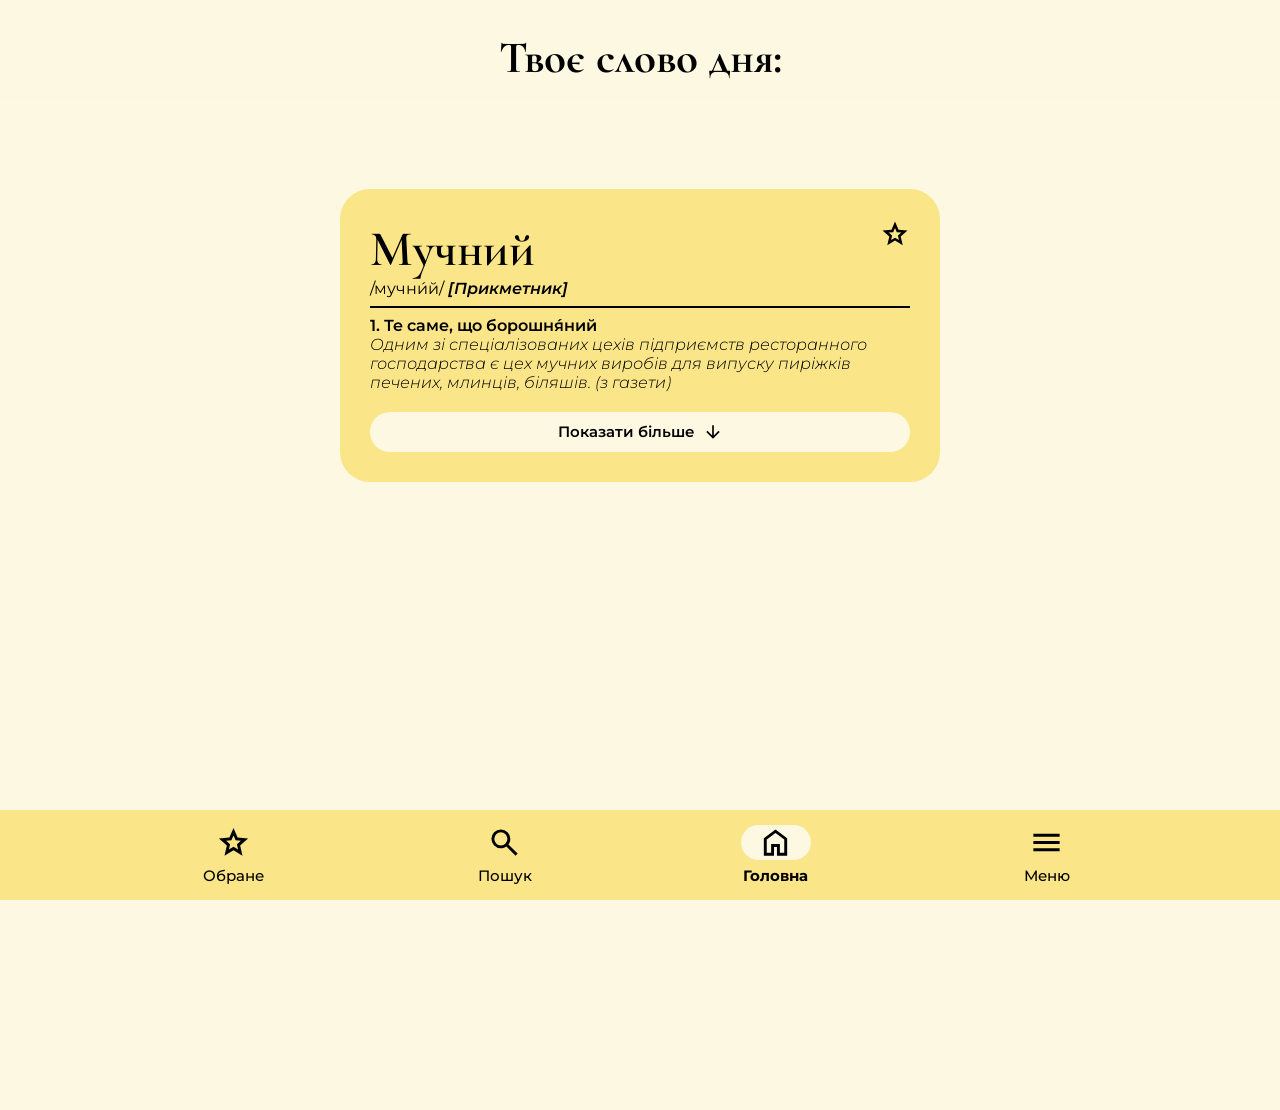
==== main/index.html @ 91f758f1 "feat: initial commit, working filters and state management" ====
<!DOCTYPE html>
<html lang="uk">

<head>
    <meta charset="UTF-8">
    <meta name="viewport" content="width=device-width, initial-scale=1.0">
    <title>UA APP beta v. 1.0.3</title>

    <link rel="stylesheet" href="../styles/style.css">

    <link rel="preconnect" href="https://fonts.googleapis.com">
    <link rel="preconnect" href="https://fonts.gstatic.com" crossorigin>
    <link href="https://fonts.googleapis.com/css2?family=Montserrat:ital,wght@0,100..900;1,100..900&display=swap"
        rel="stylesheet">
    <link rel="preconnect" href="https://fonts.googleapis.com">
    <link rel="preconnect" href="https://fonts.gstatic.com" crossorigin>
    <link
        href="https://fonts.googleapis.com/css2?family=Cormorant+Garamond:ital,wght@0,300..700;1,300..700&display=swap"
        rel="stylesheet">
</head>

<body>

    <h1>Твоє слово дня:</h1>

    <div class="container" id="wordContainer"></div>

    <footer>
        <a href="../favourite/index.html" class="footer-btn"><span><img src="../icons/star.svg" alt="star"></span>Обране</a>
        <a href="../search/index.html" class="footer-btn"><span><img src="../icons/search.svg" alt="donate"></span>Пошук</a>
        <a class="footer-btn a-active"><span class="span-active"><img src="../icons/home.svg" alt="home"></span>Головна</a>
        <a href="../menu/index.html" class="footer-btn"><span><img src="../icons/menu_open.svg" alt="menu"></span>Меню</a>
    </footer>

    <script>
        const wordContainer = document.getElementById("wordContainer");

        fetch('./words.json')
            .then(res => res.json())
            .then(data => {
                const randomIndex = Math.floor(Math.random() * data.length);
                const post = data[randomIndex];

                // 1. Перше значення (показуємо завжди)
                const firstMeaning = post.meanings[0];
                let firstMeaningHTML = `
            <span class='above-word definition'>1. ${firstMeaning.definition}</span><br>
            <span class='above-word example'><em>${firstMeaning.example}</em></span><br>
        `;

                // 2. Усі НАСТУПНІ значення (якщо вони є) збираємо в додатковий блок
                let extraMeaningsHTML = '';
                if (post.meanings.length > 1) {
                    post.meanings.slice(1).forEach((meaning, index) => {
                        extraMeaningsHTML += `
                    <span class='above-word definition'>${index + 2}. ${meaning.definition}</span><br>
                    <span class='above-word example'><em>${meaning.example}</em></span><br><br>
                `;
                    });
                }

                // 3. Синоніми
                let synonymsHTML = '';
                if (post.synonyms && post.synonyms.length > 0) {
                    synonymsHTML = `<span class='above-word synonyms'><strong>Синоніми:</strong> ${post.synonyms.join(', ')}</span><br><br>`;
                }

                // 4. Посилання на Горох
                let cleanWord = post.word.replace(/[\u0301]/g, "");
                let linkToGorohHTML = `<a href='https://goroh.pp.ua/%D0%A2%D0%BB%D1%83%D0%BC%D0%B0%D1%87%D0%B5%D0%BD%D0%BD%D1%8F/${cleanWord}' class='link_goroh' target='_blank' rel="noopener noreferrer">Дослідити це слово (goroh.pp.ua)</a>`;

                // Перевіряємо, чи є взагалі що ховати під кнопку
                const hasExtraContent = post.meanings.length > 1 || (post.synonyms && post.synonyms.length > 0);

                // Вставляємо все в DOM один раз
                // Замість старого display: none, робимо таку структуру в innerHTML:
                wordContainer.innerHTML = `
                    <div class='word-card'>
                        <span class='word'>${post.word}<span class="star-favourite"><img src="../icons/star.svg"></span></span><br>
                        <span class='above-word transcription'>/${post.transcription}/</span>
                        <span class='above-word part_of_speech'>[${post.part_of_speech}]</span>
                        <hr>
                        
                        ${firstMeaningHTML}

                        <!-- Обгортка для анімації (grid) -->
                        <div class="extra-wrapper" id="extraWrapper">
                            <div class="extra-content">
                                ${extraMeaningsHTML}
                                ${synonymsHTML}
                                ${linkToGorohHTML}
                            </div>
                        </div>

                        ${hasExtraContent ? `
                            <button class="display-more-btn" id="displayBtn">
                                <span id="btnText">Показати більше</span>
                                <img src="../icons/arrow_downward.svg" id="btnIcon" class="btn-icon">
                            </button>
                        ` : ''}
                    </div>
                `;

                // 5. Додаємо клік на кнопку (якщо кнопка є на сторінці)
                if (hasExtraContent) {
                    const displayBtn = document.getElementById('displayBtn');
                    const extraWrapper = document.getElementById('extraWrapper');
                    const btnText = document.getElementById('btnText');
                    const btnIcon = document.getElementById('btnIcon');

                    let isExpanded = false;

                    displayBtn.addEventListener("click", () => {
                        isExpanded = !isExpanded;
                        extraWrapper.classList.toggle("is-open", isExpanded); // Перемикаємо клас для плавної анімації висоти
                        btnIcon.classList.toggle("rotate", isExpanded); // Обертаємо стрілочку за допомогою CSS-класу
                        btnText.textContent = isExpanded ? "Показати менше" : "Показати більше"; // Змінюємо текст кнопки
                    });
                }
            });
    </script>

</body>

</html>
---- styles/style.css ----
/* * {
    -webkit-user-select: none;
    -moz-user-select: none;
    -ms-user-select: none;
    user-select: none;
} */

body {
    background-color: #fdf8e1;
    text-align: center;
    min-height: 100vh;
    margin: 0;
    padding-bottom: 100px;
    overflow: auto;
}

.container {
    width: 100%;
    min-height: 450px;
    clear: both;
    display: flex;
    justify-content: center;
    align-items: center;
    margin-top: 110px;
}

h1 {
    font-family: "cormorant garamond";
    font-weight: 800;
    font-size: 45px;
    background-color: #fdf8e1;
    width: 100%;
    height: 70px;
    display: block;
    position: fixed;
    text-align: center;
    top: 0;
    left: 0;
    z-index: 1000;
    mask-image: linear-gradient(to bottom, black 80%, transparent 100%);
}

.word-card {
    width: 600px;
    min-height: 50px;
    box-sizing: border-box;
    background-color: #fae588;
    border-radius: 30px;
    padding: 30px;
    text-align: left;
    transition: height ease 0.5s;
}

.word {
    font-family: "cormorant garamond";
    font-weight: 600;
    font-size: 50px;
}

.above-word {
    font-family: "Montserrat";
    font-weight: 400;
}

.transcription {
    font-weight: 400;
}

.part_of_speech {
    font-weight: 600;
    font-style: italic;
}

.definition {
    font-weight: 600;
}

.example {
    font-weight: 300;
    /* visibility: hidden; */
}

.link_goroh {
    color: black;
    font-family: 'Montserrat';
    /* visibility: hidden; */
}

hr {
    background-color: black;
    height: 2px;
    border: none;
}

.display-more-btn {
    background-color: #fdf8e1;
    border: none;
    border-radius: 20px;
    width: 100%;
    height: 40px;
    font-family: 'Montserrat';
    font-size: 15px;
    font-weight: 600;
    margin-top: 20px;
    display: flex;
    align-items: center;
    justify-content: center;
    gap: 8px;
    cursor: pointer;
    -webkit-tap-highlight-color: transparent;
}

.display-more-btn img {
    filter: brightness(0);
    width: 20px;
    height: 20px;
    transition: transform ease 0.5s;
}

.star-favourite img {
    display: flex;
    justify-content: center;
    align-items: center;
    float: right;
    filter: brightness(0); 
    width: 30px;
    /* margin-left: 155px; */
}

/* Обгортка додаткового контенту */
.extra-wrapper {
    display: grid;
    grid-template-rows: 0fr;
    /* Ховаємо контент (висота 0) */
    transition: grid-template-rows 0.6s ease-in-out;
    /* Плавна анімація висоти */
}

/* Клас, який ми будемо додавати через JS для відкриття */
.extra-wrapper.is-open {
    grid-template-rows: 1fr;
    /* Розгортаємо на повну висоту */
}

/* Внутрішній блок обов'язково повинен мати overflow: hidden */
.extra-content {
    overflow: hidden;
}

/* Анімація обертання стрілочки (якщо ти використовуєш клас) */
.btn-icon {
    transition: transform 1.6s ease-in-out;
}

.btn-icon.rotate {
    transform: rotate(180deg);
}

footer {
    position: fixed;
    bottom: 0;
    left: 0;
    width: 100%;
    height: 90px;
    background-color: #fae588;
    display: flex;
    justify-content: space-evenly;
    align-items: center;

    z-index: 999;

    /* Бонус для сучасних смартфонів (враховує шторку/смужку внизу екрана) */
    padding-bottom: env(safe-area-inset-bottom);
    box-shadow: 0px 0px 50px #fdf8e1;
}

footer a {
    color: black;
    text-decoration: none;
    -webkit-tap-highlight-color: transparent;
    gap: 6px;
}

.footer-btn {
    width: 75px;
    height: 80%;
    border: none;
    border-radius: 15px;
    background-color: transparent;
    display: flex;
    justify-content: center;
    align-items: center;
    flex-direction: column;
    font-size: 15px;
    font-family: "montserrat";
    font-weight: 500;
}

.footer-btn span {
    display: flex;
    justify-content: center;
    align-items: center;
    -webkit-tap-highlight-color: transparent;
}

.a-active {
    font-weight: 700;
}

.span-active {
    width: 70px;
    border-radius: 20px;
    background-color: #fdf8e1;
    -webkit-tap-highlight-color: transparent;
}

.footer-btn:active {
    font-weight: 700;
}

.footer-btn img {
    filter: brightness(0);
    width: 35px;
    height: 35px;
}

@media (max-width: 767px) {
    body {
        margin: 0;
        height: 600px;
        background-color: #fdf8e1;
        text-align: center;
    }

    .word-card {
        margin-top: 10px;
    }

    .container {
        width: 90%;
        min-height: 200px;
        display: flex;
        justify-content: center;
        align-items: center;
        margin-left: auto;
        margin-right: auto;
        margin-top: 120px;
        /* margin-bottom: 30px; */
    }

    h1 {
        font-family: "cormorant garamond";
        font-weight: 800;
        font-size: 40px;
        background-color: #fdf8e1;
        width: 100%;
        height: 120px;
        display: flex;
        position: fixed;
        justify-content: center;
        align-items: center;
        top: 0;
        left: 0;
        z-index: 1000;
        margin: 0;
    }

    .word {
        font-family: "cormorant garamond";
        font-weight: 600;
        font-size: 45px;
    }

    .above-word {
        font-family: "Montserrat";
        font-weight: 400;
        font-size: 14px;
    }

    .part_of_speech {
        font-weight: 600;
        font-style: italic;
    }

    .definition {
        font-weight: 700;
    }

    .example {
        font-weight: 400;
    }

    .link_goroh {
        color: black;
        font-family: 'Montserrat';
    }

    hr {
        background-color: black;
        height: 2px;
        border: none;
    }

    .display-more-btn {
        background-color: #fdf8e1;
        border: none;
        border-radius: 20px;
        width: 100%;
        height: 40px;
        font-family: 'Montserrat';
        font-size: 15px;
        font-weight: 600;
        margin-top: 20px;
        display: flex;
        align-items: center;
        justify-content: center;
        gap: 8px;
        cursor: pointer;
        -webkit-tap-highlight-color: transparent;
    }

    .display-more-btn img {
        filter: brightness(0);
        width: 20px;
        height: 20px;
        transition: transform ease 0.6s;
    }
}
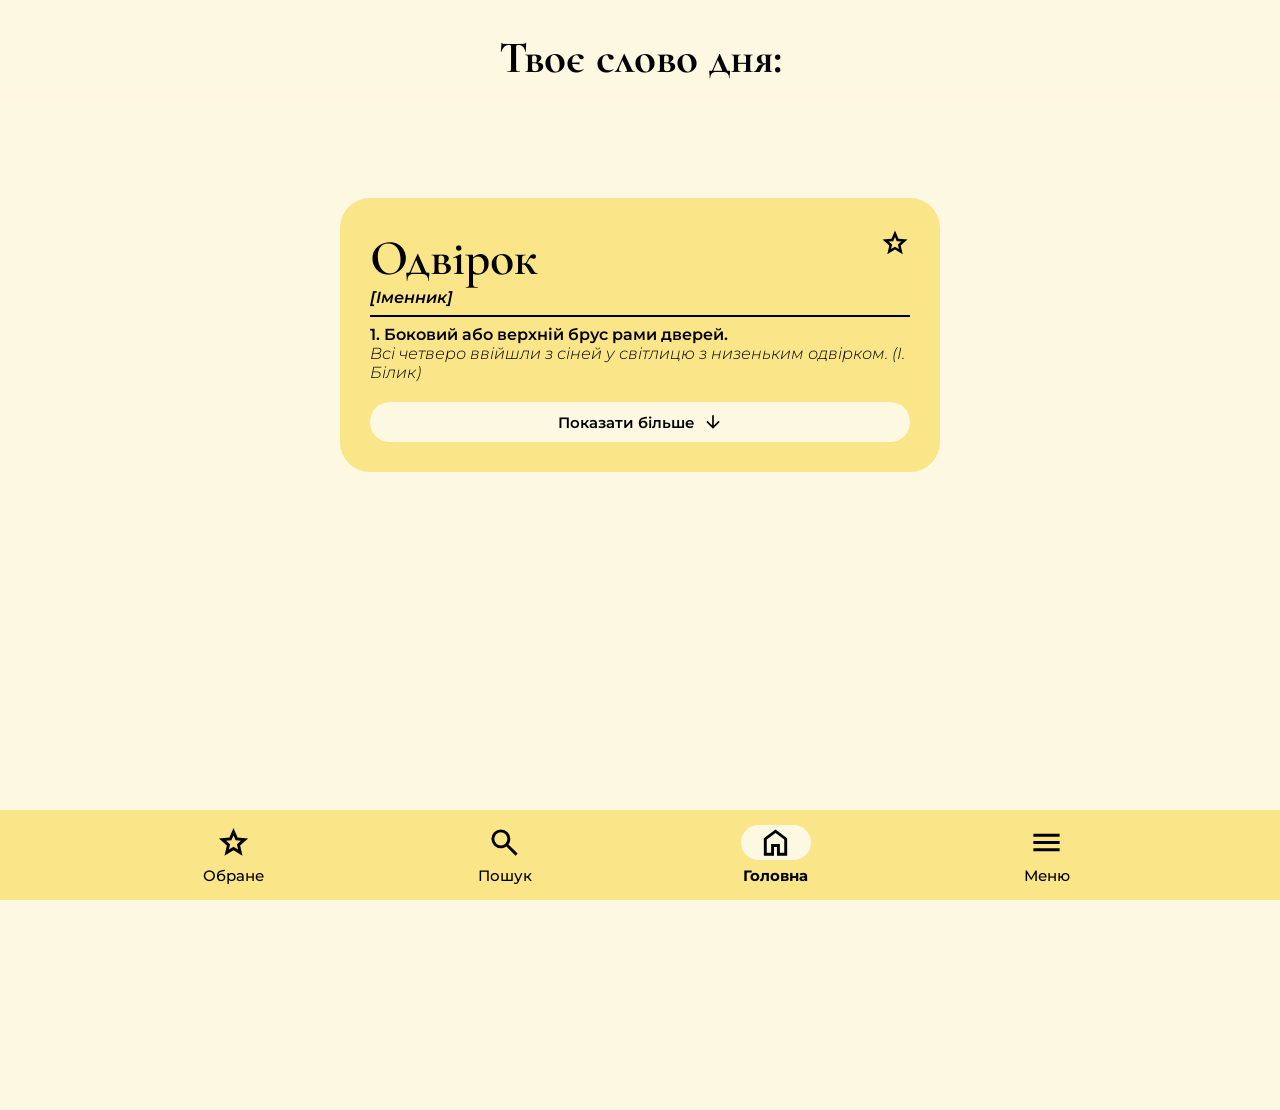
==== commit 2b0cc59f: "feat: add search bar input listener and text selection" ====
--- a/main/index.html
+++ b/main/index.html
@@ -76,8 +76,7 @@
                 // Замість старого display: none, робимо таку структуру в innerHTML:
                 wordContainer.innerHTML = `
                     <div class='word-card'>
-                        <span class='word'>${post.word}<span class="star-favourite"><img src="../icons/star.svg"></span></span><br>
-                        <span class='above-word transcription'>/${post.transcription}/</span>
+                        <span class='word'>${post.word}<span class="star-favourite"><img src="../icons/star.svg"></span></span><br></span>
                         <span class='above-word part_of_speech'>[${post.part_of_speech}]</span>
                         <hr>
                         
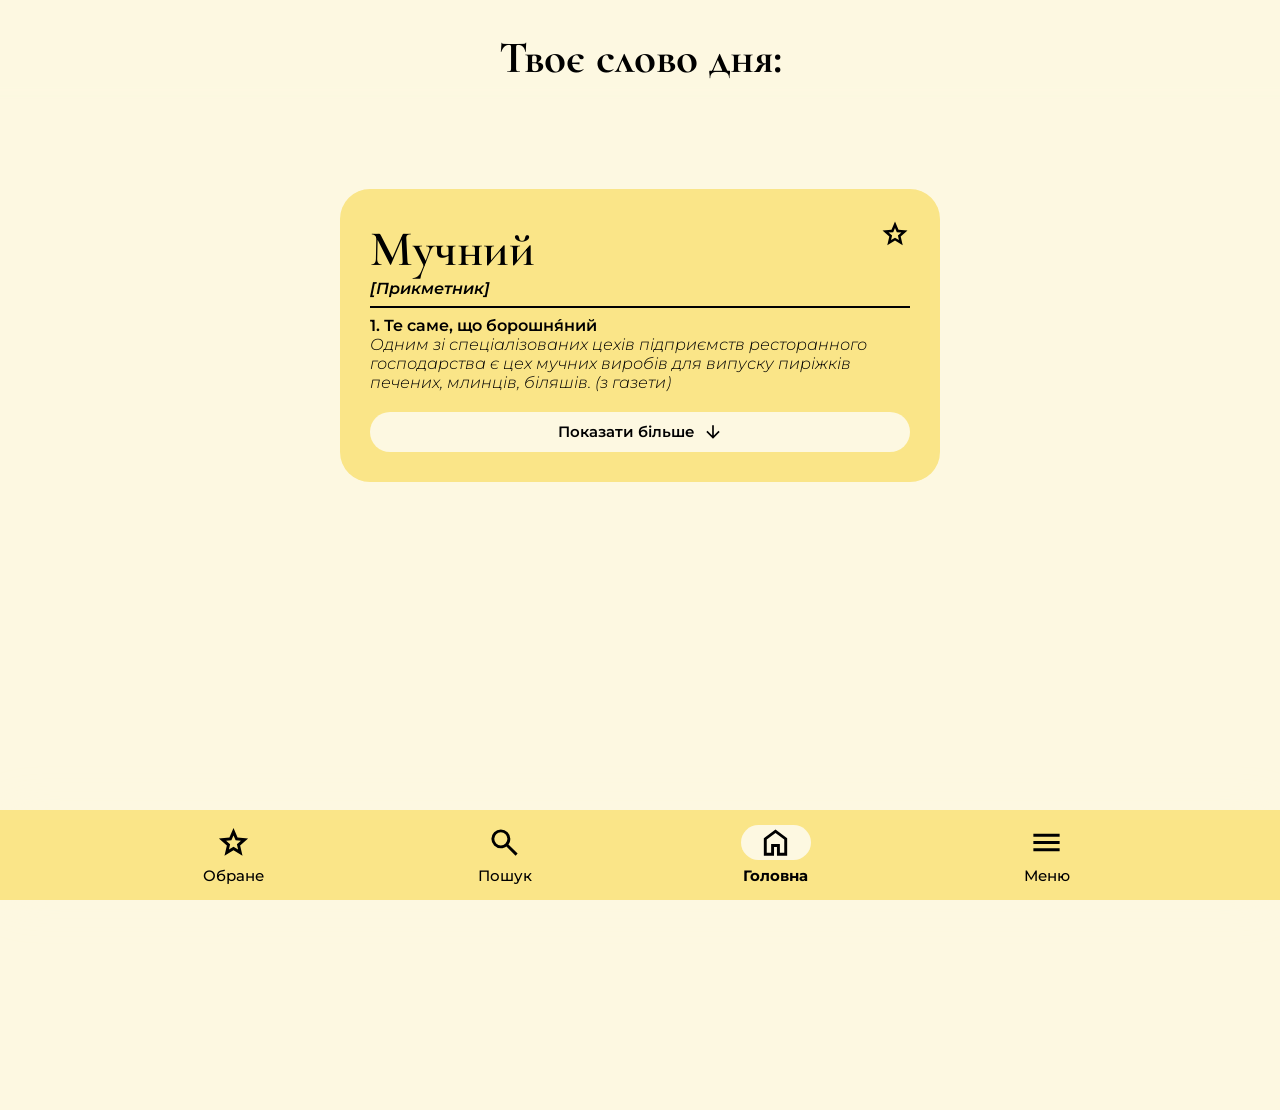
==== commit 97e35d35: "Виправлення помилок, створення масиву слів разом з частиною мови та одним синонімом. Виведення їх у " ====
--- a/main/index.html
+++ b/main/index.html
@@ -32,92 +32,7 @@
         <a href="../menu/index.html" class="footer-btn"><span><img src="../icons/menu_open.svg" alt="menu"></span>Меню</a>
     </footer>
 
-    <script>
-        const wordContainer = document.getElementById("wordContainer");
-
-        fetch('./words.json')
-            .then(res => res.json())
-            .then(data => {
-                const randomIndex = Math.floor(Math.random() * data.length);
-                const post = data[randomIndex];
-
-                // 1. Перше значення (показуємо завжди)
-                const firstMeaning = post.meanings[0];
-                let firstMeaningHTML = `
-            <span class='above-word definition'>1. ${firstMeaning.definition}</span><br>
-            <span class='above-word example'><em>${firstMeaning.example}</em></span><br>
-        `;
-
-                // 2. Усі НАСТУПНІ значення (якщо вони є) збираємо в додатковий блок
-                let extraMeaningsHTML = '';
-                if (post.meanings.length > 1) {
-                    post.meanings.slice(1).forEach((meaning, index) => {
-                        extraMeaningsHTML += `
-                    <span class='above-word definition'>${index + 2}. ${meaning.definition}</span><br>
-                    <span class='above-word example'><em>${meaning.example}</em></span><br><br>
-                `;
-                    });
-                }
-
-                // 3. Синоніми
-                let synonymsHTML = '';
-                if (post.synonyms && post.synonyms.length > 0) {
-                    synonymsHTML = `<span class='above-word synonyms'><strong>Синоніми:</strong> ${post.synonyms.join(', ')}</span><br><br>`;
-                }
-
-                // 4. Посилання на Горох
-                let cleanWord = post.word.replace(/[\u0301]/g, "");
-                let linkToGorohHTML = `<a href='https://goroh.pp.ua/%D0%A2%D0%BB%D1%83%D0%BC%D0%B0%D1%87%D0%B5%D0%BD%D0%BD%D1%8F/${cleanWord}' class='link_goroh' target='_blank' rel="noopener noreferrer">Дослідити це слово (goroh.pp.ua)</a>`;
-
-                // Перевіряємо, чи є взагалі що ховати під кнопку
-                const hasExtraContent = post.meanings.length > 1 || (post.synonyms && post.synonyms.length > 0);
-
-                // Вставляємо все в DOM один раз
-                // Замість старого display: none, робимо таку структуру в innerHTML:
-                wordContainer.innerHTML = `
-                    <div class='word-card'>
-                        <span class='word'>${post.word}<span class="star-favourite"><img src="../icons/star.svg"></span></span><br></span>
-                        <span class='above-word part_of_speech'>[${post.part_of_speech}]</span>
-                        <hr>
-                        
-                        ${firstMeaningHTML}
-
-                        <!-- Обгортка для анімації (grid) -->
-                        <div class="extra-wrapper" id="extraWrapper">
-                            <div class="extra-content">
-                                ${extraMeaningsHTML}
-                                ${synonymsHTML}
-                                ${linkToGorohHTML}
-                            </div>
-                        </div>
-
-                        ${hasExtraContent ? `
-                            <button class="display-more-btn" id="displayBtn">
-                                <span id="btnText">Показати більше</span>
-                                <img src="../icons/arrow_downward.svg" id="btnIcon" class="btn-icon">
-                            </button>
-                        ` : ''}
-                    </div>
-                `;
-
-                // 5. Додаємо клік на кнопку (якщо кнопка є на сторінці)
-                if (hasExtraContent) {
-                    const displayBtn = document.getElementById('displayBtn');
-                    const extraWrapper = document.getElementById('extraWrapper');
-                    const btnText = document.getElementById('btnText');
-                    const btnIcon = document.getElementById('btnIcon');
-
-                    let isExpanded = false;
-
-                    displayBtn.addEventListener("click", () => {
-                        isExpanded = !isExpanded;
-                        extraWrapper.classList.toggle("is-open", isExpanded); // Перемикаємо клас для плавної анімації висоти
-                        btnIcon.classList.toggle("rotate", isExpanded); // Обертаємо стрілочку за допомогою CSS-класу
-                        btnText.textContent = isExpanded ? "Показати менше" : "Показати більше"; // Змінюємо текст кнопки
-                    });
-                }
-            });
-    </script>
+    <script src="script.js"></script>
 
 </body>
 
--- a/styles/style.css
+++ b/styles/style.css
@@ -7,7 +7,6 @@
 
 body {
     background-color: #fdf8e1;
-    text-align: center;
     min-height: 100vh;
     margin: 0;
     padding-bottom: 100px;
@@ -229,7 +228,6 @@
         margin: 0;
         height: 600px;
         background-color: #fdf8e1;
-        text-align: center;
     }
 
     .word-card {
